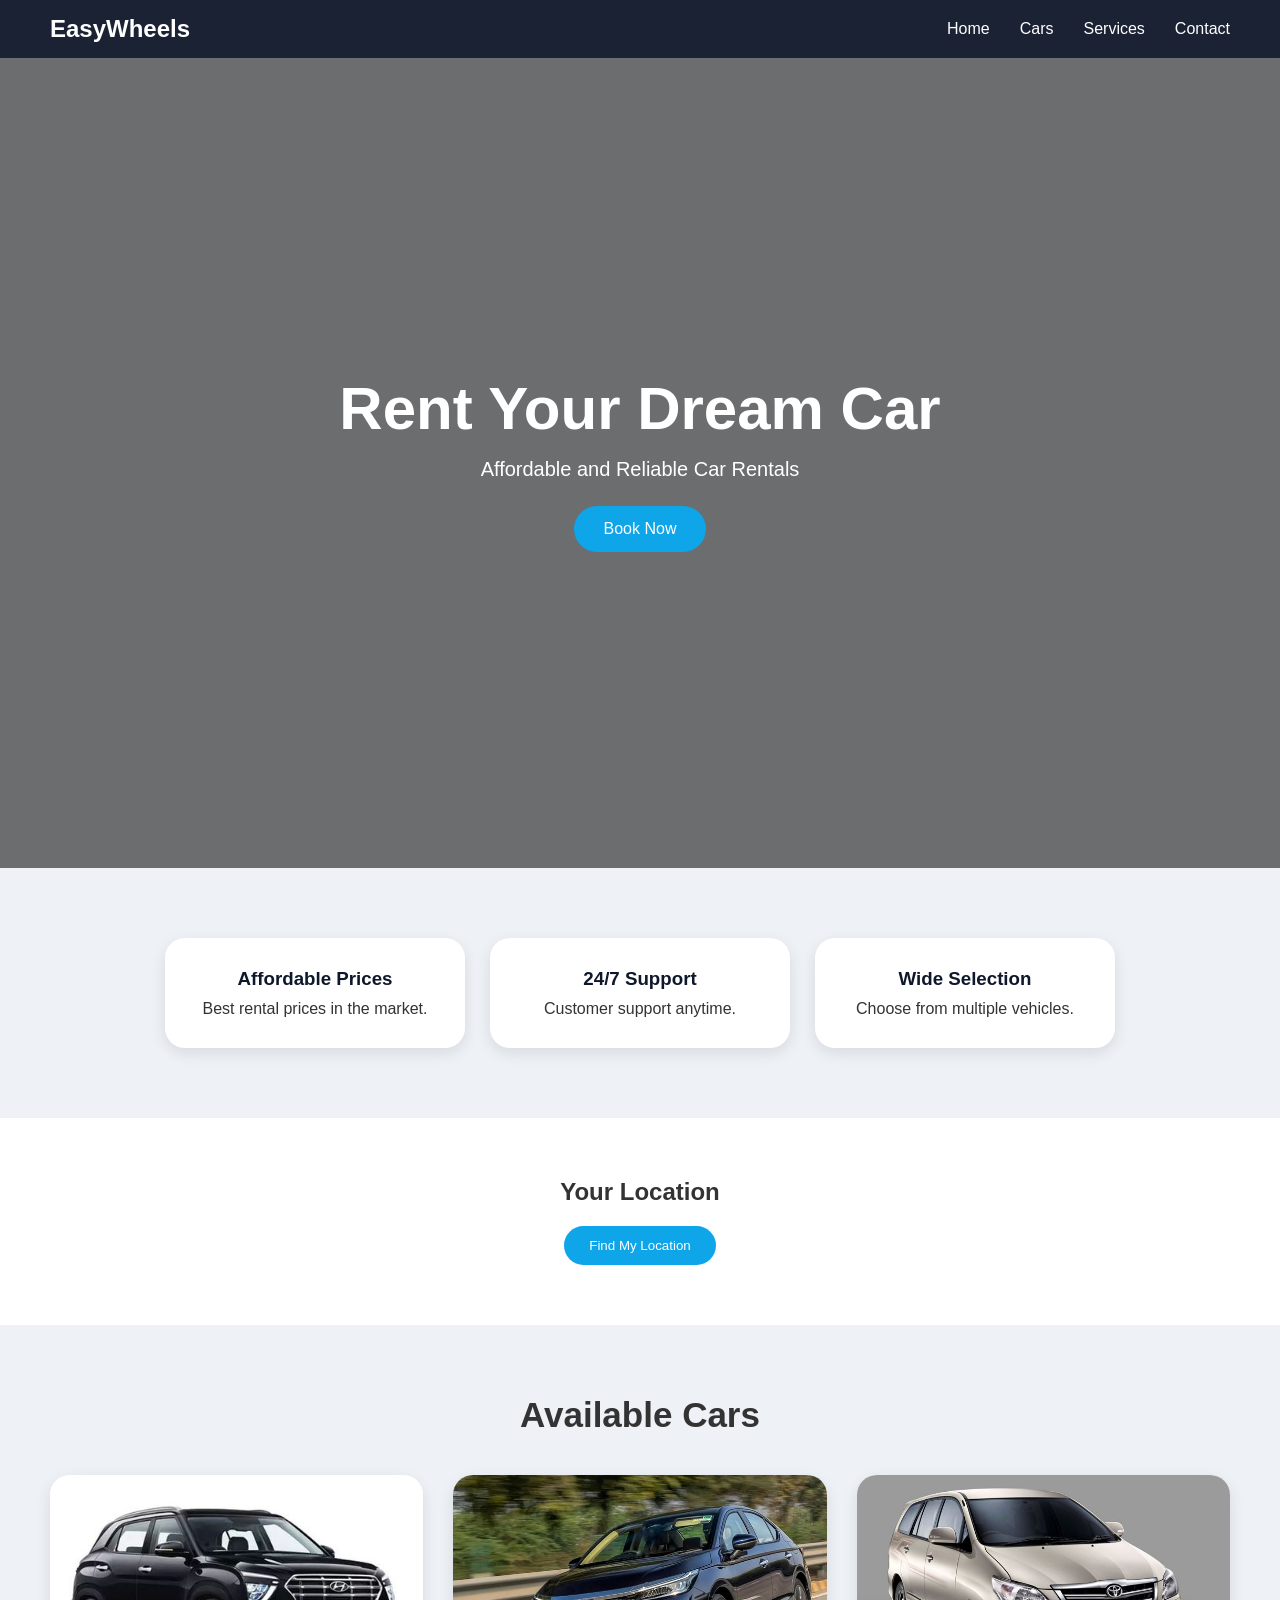
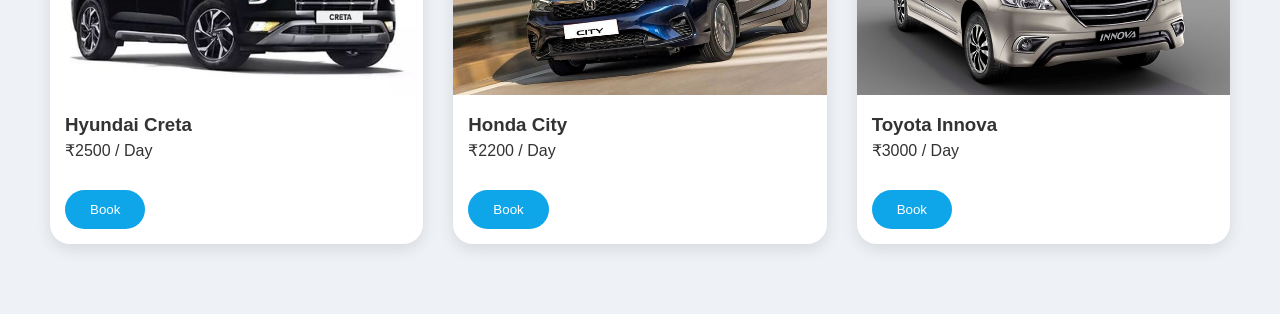
==== index.html @ 17054a14 "Initial EasyWheels website" ====
<!DOCTYPE html>
<html lang="en">
<head>
<meta charset="UTF-8">
<meta name="viewport" content="width=device-width, initial-scale=1.0">
<title>EasyWheels Car Rental</title>
<link rel="stylesheet" href="style.css">
</head>

<body>

<nav>
<h2>EasyWheels</h2>
<ul>
<li><a href="#home">Home</a></li>
<li><a href="#cars">Cars</a></li>
<li><a href="#services">Services</a></li>
<li><a href="#contact">Contact</a></li>
</ul>
</nav>

<section id="home" class="hero">
<div class="hero-content">
<h1>Rent Your Dream Car</h1>
<p>Affordable and Reliable Car Rentals</p>
<button onclick="openModal()">Book Now</button>
</div>
</section>

<section id="services" class="features">

<div class="card">
<h3>Affordable Prices</h3>
<p>Best rental prices in the market.</p>
</div>

<div class="card">
<h3>24/7 Support</h3>
<p>Customer support anytime.</p>
</div>

<div class="card">
<h3>Wide Selection</h3>
<p>Choose from multiple vehicles.</p>
</div>

</section>

<section id="contact" class="location">
<h2>Your Location</h2>
<button class="btn" onclick="getLocation()">Find My Location</button>
<p id="loc"></p>
</section>

<section id="cars" class="cars">

<h2>Available Cars</h2>

<div class="grid-container">

<div class="car">
<img src="images/creta.jpg" alt="Hyundai Creta">
<h3>Hyundai Creta</h3>
<p>₹2500 / Day</p>
<button class="btn" onclick="saveCar('Hyundai Creta')">Book</button>
</div>

<div class="car">
<img src="images/city.jpg" alt="Honda City">
<h3>Honda City</h3>
<p>₹2200 / Day</p>
<button class="btn" onclick="saveCar('Honda City')">Book</button>
</div>

<div class="car">
<img src="images/innova.jpg" alt="Toyota Innova">
<h3>Toyota Innova</h3>
<p>₹3000 / Day</p>
<button class="btn" onclick="saveCar('Toyota Innova')">Book</button>
</div>

</section>

<div id="myModal" class="modal">
<div class="modal-content">
<span class="close" onclick="closeModal()">&times;</span>
<h2>Booking Successful</h2>
<p>Your booking request has been submitted.</p>
</div>
</div>

<script>

function openModal(){
document.getElementById("myModal").style.display="block";
}

function closeModal(){
document.getElementById("myModal").style.display="none";
}

window.onclick = function(event){
const modal = document.getElementById("myModal");
if(event.target == modal){
modal.style.display = "none";
}
}

function getLocation(){

if(navigator.geolocation){

navigator.geolocation.getCurrentPosition(function(position){

document.getElementById("loc").innerHTML =
"Latitude: " + position.coords.latitude +
"<br>Longitude: " + position.coords.longitude;

});

}else{

document.getElementById("loc").innerHTML =
"Geolocation is not supported by this browser.";

}

}

function saveCar(car){

localStorage.setItem("BookedCar", car);

alert(car + " has been saved to Local Storage");

}

</script>

</body>
</html>
---- style.css ----
*{
margin:0;
padding:0;
box-sizing:border-box;
font-family:'Segoe UI',sans-serif;
}

html{
scroll-behavior:smooth;
}

body{
background:#eef2f7;
color:#333;
}

/* Navbar */

nav{
display:flex;
justify-content:space-between;
align-items:center;
padding:15px 50px;
background:rgba(15,23,42,0.95);
backdrop-filter:blur(10px);
position:sticky;
top:0;
z-index:1000;
}

nav h2{
color:white;
}

nav ul{
display:flex;
list-style:none;
gap:30px;
}

nav ul li a{
text-decoration:none;
color:white;
font-weight:500;
transition:0.3s;
}

nav ul li a:hover{
color:#38bdf8;
}

/* Hero */

.hero{
height:90vh;
background:linear-gradient(rgba(0,0,0,0.55),rgba(0,0,0,0.55)),
url('https://images.unsplash.com/photo-1503376780353-7e6692767b70');
background-size:cover;
background-position:center;
display:flex;
justify-content:center;
align-items:center;
text-align:center;
color:white;
}

.hero-content h1{
font-size:60px;
margin-bottom:15px;
}

.hero-content p{
font-size:20px;
margin-bottom:25px;
}

.hero-content button{
padding:14px 30px;
border:none;
border-radius:30px;
background:#0ea5e9;
color:white;
font-size:16px;
cursor:pointer;
transition:0.3s;
}

.hero-content button:hover{
transform:translateY(-3px);
background:#0284c7;
}

/* Services */

.features{
display:flex;
justify-content:center;
gap:25px;
padding:70px 40px;
flex-wrap:wrap;
}

.card{
background:white;
width:300px;
padding:30px;
border-radius:20px;
text-align:center;
box-shadow:0 5px 15px rgba(0,0,0,0.1);
transition:0.3s;
}

.card:hover{
transform:translateY(-10px);
}

.card h3{
margin-bottom:10px;
color:#0f172a;
}

/* Location */

.location{
padding:60px;
text-align:center;
background:white;
}

.location h2{
margin-bottom:20px;
}

.btn{
padding:12px 25px;
background:#0ea5e9;
border:none;
border-radius:25px;
color:white;
cursor:pointer;
transition:0.3s;
}

.btn:hover{
background:#0284c7;
}

/* Cars */

.cars{
padding:70px 50px;
}

.cars h2{
text-align:center;
margin-bottom:40px;
font-size:35px;
}

.grid-container{
display:grid;
grid-template-columns:repeat(auto-fit,minmax(280px,1fr));
gap:30px;
}

.car{
background:white;
border-radius:20px;
overflow:hidden;
box-shadow:0 5px 15px rgba(0,0,0,0.1);
transition:0.3s;
}

.car:hover{
transform:scale(1.03);
}

.car img{
width:100%;
height:220px;
object-fit:cover;
}

.car h3{
padding:15px 15px 5px;
}

.car p{
padding:0 15px 15px;
}

.car button{
margin:15px;
}

/* Modal */

.modal{
display:none;
position:fixed;
top:0;
left:0;
width:100%;
height:100%;
background:rgba(0,0,0,0.6);
}

.modal-content{
background:white;
width:400px;
padding:30px;
margin:10% auto;
border-radius:20px;
text-align:center;
}

.close{
float:right;
font-size:28px;
cursor:pointer;
}

/* Footer */

footer{
background:#0f172a;
color:white;
text-align:center;
padding:20px;
margin-top:40px;
}

/* Mobile */

@media(max-width:768px){

nav{
flex-direction:column;
gap:15px;
}

.hero-content h1{
font-size:40px;
}

.hero-content p{
font-size:16px;
}

.features{
padding:40px 20px;
}

.location{
padding:40px 20px;
}

.cars{
padding:40px 20px;
}

.modal-content{
width:90%;
}

}
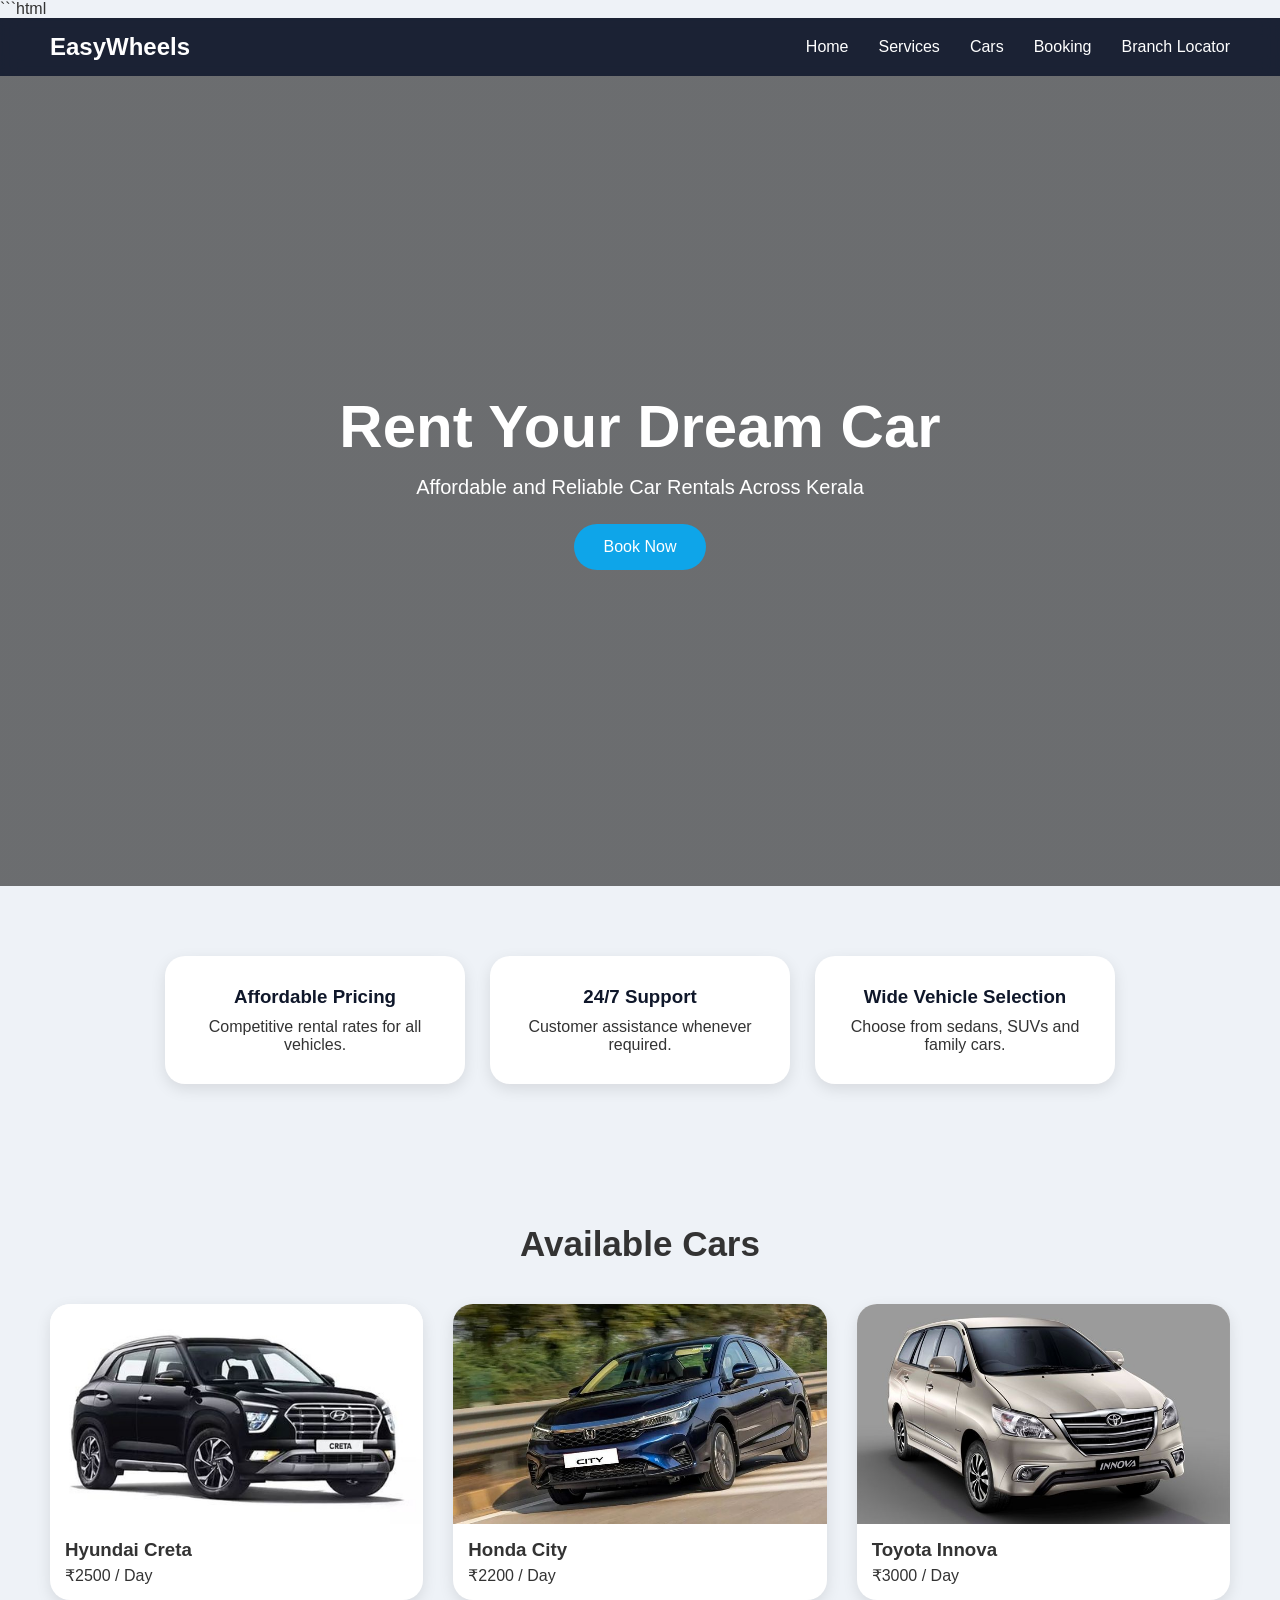
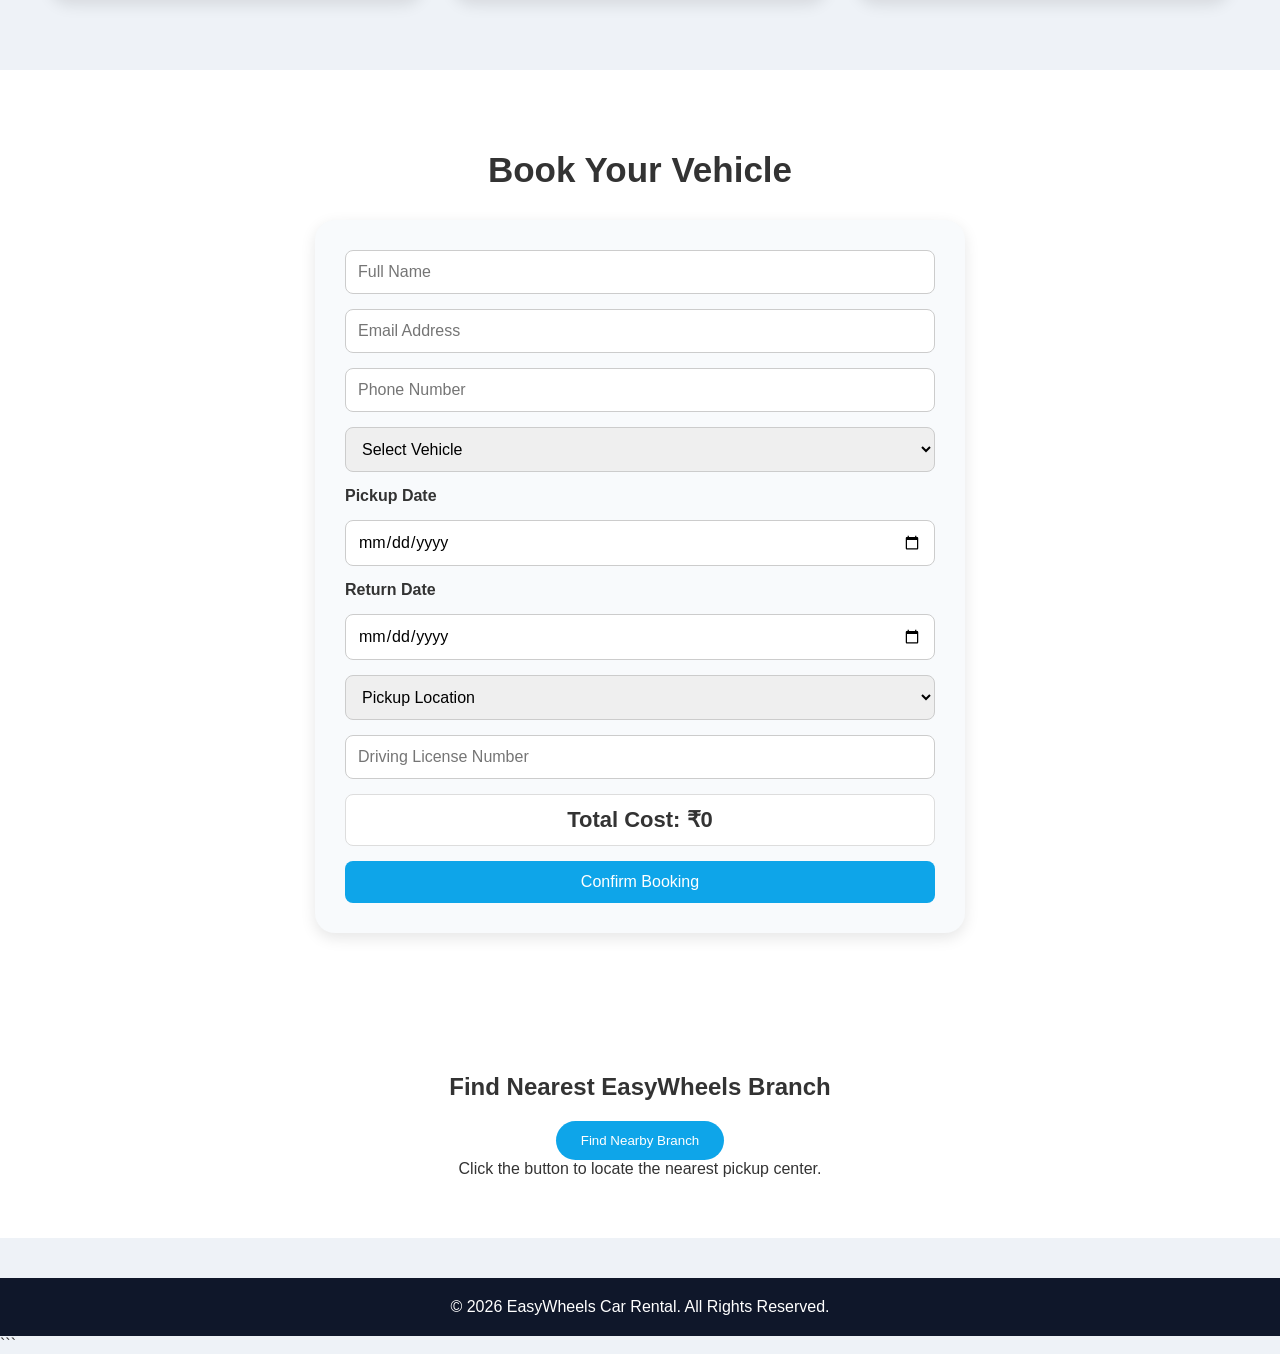
==== commit 0f373d86: "EasyWheels CIA-1B Project" ====
--- a/index.html
+++ b/index.html
@@ -1,3 +1,4 @@
+```html
 <!DOCTYPE html>
 <html lang="en">
 <head>
@@ -13,43 +14,40 @@
 <h2>EasyWheels</h2>
 <ul>
 <li><a href="#home">Home</a></li>
+<li><a href="#services">Services</a></li>
 <li><a href="#cars">Cars</a></li>
-<li><a href="#services">Services</a></li>
-<li><a href="#contact">Contact</a></li>
+<li><a href="#booking">Booking</a></li>
+<li><a href="#contact">Branch Locator</a></li>
 </ul>
 </nav>
 
 <section id="home" class="hero">
 <div class="hero-content">
 <h1>Rent Your Dream Car</h1>
-<p>Affordable and Reliable Car Rentals</p>
-<button onclick="openModal()">Book Now</button>
+<p>Affordable and Reliable Car Rentals Across Kerala</p>
+<a href="#booking">
+<button>Book Now</button>
+</a>
 </div>
 </section>
 
 <section id="services" class="features">
 
 <div class="card">
-<h3>Affordable Prices</h3>
-<p>Best rental prices in the market.</p>
+<h3>Affordable Pricing</h3>
+<p>Competitive rental rates for all vehicles.</p>
 </div>
 
 <div class="card">
 <h3>24/7 Support</h3>
-<p>Customer support anytime.</p>
+<p>Customer assistance whenever required.</p>
 </div>
 
 <div class="card">
-<h3>Wide Selection</h3>
-<p>Choose from multiple vehicles.</p>
-</div>
-
-</section>
-
-<section id="contact" class="location">
-<h2>Your Location</h2>
-<button class="btn" onclick="getLocation()">Find My Location</button>
-<p id="loc"></p>
+<h3>Wide Vehicle Selection</h3>
+<p>Choose from sedans, SUVs and family cars.</p>
+</div>
+
 </section>
 
 <section id="cars" class="cars">
@@ -62,31 +60,126 @@
 <img src="images/creta.jpg" alt="Hyundai Creta">
 <h3>Hyundai Creta</h3>
 <p>₹2500 / Day</p>
-<button class="btn" onclick="saveCar('Hyundai Creta')">Book</button>
 </div>
 
 <div class="car">
 <img src="images/city.jpg" alt="Honda City">
 <h3>Honda City</h3>
 <p>₹2200 / Day</p>
-<button class="btn" onclick="saveCar('Honda City')">Book</button>
 </div>
 
 <div class="car">
 <img src="images/innova.jpg" alt="Toyota Innova">
 <h3>Toyota Innova</h3>
 <p>₹3000 / Day</p>
-<button class="btn" onclick="saveCar('Toyota Innova')">Book</button>
-</div>
-
-</section>
+</div>
+
+</div>
+
+</section>
+
+<section id="booking" class="booking">
+
+<h2>Book Your Vehicle</h2>
+
+<form id="bookingForm">
+
+<input
+type="text"
+id="name"
+placeholder="Full Name"
+required>
+
+<input
+type="email"
+id="email"
+placeholder="Email Address"
+required>
+
+<input
+type="tel"
+id="phone"
+placeholder="Phone Number"
+required>
+
+<select id="carSelect" required>
+<option value="">Select Vehicle</option>
+<option value="2500">Hyundai Creta - ₹2500/day</option>
+<option value="2200">Honda City - ₹2200/day</option>
+<option value="3000">Toyota Innova - ₹3000/day</option>
+</select>
+
+<label>Pickup Date</label>
+<input
+type="date"
+id="pickupDate"
+required>
+
+<label>Return Date</label>
+<input
+type="date"
+id="returnDate"
+required>
+
+<select id="location" required>
+<option value="">Pickup Location</option>
+<option>Kochi</option>
+<option>Trivandrum</option>
+<option>Calicut</option>
+<option>Munnar</option>
+<option>Alappuzha</option>
+</select>
+
+<input
+type="text"
+id="license"
+placeholder="Driving License Number"
+required>
+
+<div id="totalPrice">
+Total Cost: ₹0
+</div>
+
+<button type="submit">
+Confirm Booking
+</button>
+
+</form>
+
+</section>
+
+<section id="contact" class="location">
+
+<h2>Find Nearest EasyWheels Branch</h2>
+
+<button class="btn" onclick="getLocation()">
+Find Nearby Branch
+</button>
+
+<div id="loc">
+Click the button to locate the nearest pickup center.
+</div>
+
+</section>
+
+<footer>
+<p>© 2026 EasyWheels Car Rental. All Rights Reserved.</p>
+</footer>
 
 <div id="myModal" class="modal">
+
 <div class="modal-content">
-<span class="close" onclick="closeModal()">&times;</span>
+
+<span class="close" onclick="closeModal()">
+&times;
+</span>
+
 <h2>Booking Successful</h2>
-<p>Your booking request has been submitted.</p>
-</div>
+
+<p>Your booking request has been submitted successfully.</p>
+
+</div>
+
 </div>
 
 <script>
@@ -99,12 +192,92 @@
 document.getElementById("myModal").style.display="none";
 }
 
-window.onclick = function(event){
-const modal = document.getElementById("myModal");
-if(event.target == modal){
-modal.style.display = "none";
-}
-}
+window.onclick=function(event){
+
+let modal=document.getElementById("myModal");
+
+if(event.target==modal){
+modal.style.display="none";
+}
+
+};
+
+const carSelect=document.getElementById("carSelect");
+const pickupDate=document.getElementById("pickupDate");
+const returnDate=document.getElementById("returnDate");
+const totalPrice=document.getElementById("totalPrice");
+
+function calculatePrice(){
+
+let rate=parseInt(carSelect.value);
+
+if(!rate || !pickupDate.value || !returnDate.value){
+totalPrice.innerHTML="Total Cost: ₹0";
+return;
+}
+
+let start=new Date(pickupDate.value);
+let end=new Date(returnDate.value);
+
+let days=Math.ceil((end-start)/(1000*60*60*24));
+
+if(days>0){
+totalPrice.innerHTML=
+"Total Cost: ₹" + (days * rate);
+}
+
+}
+
+carSelect.addEventListener("change",calculatePrice);
+pickupDate.addEventListener("change",calculatePrice);
+returnDate.addEventListener("change",calculatePrice);
+
+document.getElementById("bookingForm")
+.addEventListener("submit",function(e){
+
+e.preventDefault();
+
+let name=document.getElementById("name").value.trim();
+let phone=document.getElementById("phone").value.trim();
+let car=document.getElementById("carSelect").value;
+let location=document.getElementById("location").value;
+
+if(name.length<3){
+alert("Name must contain at least 3 characters");
+return;
+}
+
+if(phone.length<10){
+alert("Enter a valid phone number");
+return;
+}
+
+if(car===""){
+alert("Please select a vehicle");
+return;
+}
+
+if(location===""){
+alert("Please select a pickup location");
+return;
+}
+
+if(new Date(returnDate.value)<=new Date(pickupDate.value)){
+alert("Return date must be after pickup date");
+return;
+}
+
+localStorage.setItem("customerName",name);
+localStorage.setItem("selectedCar",car);
+localStorage.setItem("pickupLocation",location);
+
+openModal();
+
+this.reset();
+
+totalPrice.innerHTML="Total Cost: ₹0";
+
+});
 
 function getLocation(){
 
@@ -112,13 +285,32 @@
 
 navigator.geolocation.getCurrentPosition(function(position){
 
+let lat = position.coords.latitude;
+let lon = position.coords.longitude;
+
+if(lat > 12 && lon > 77){
+
 document.getElementById("loc").innerHTML =
-"Latitude: " + position.coords.latitude +
-"<br>Longitude: " + position.coords.longitude;
+"<h3>Nearest EasyWheels Branch</h3>" +
+"<p><strong>Bangalore Partner Branch</strong></p>" +
+"<p>Outside Kerala Service Area</p>";
+
+return;
+}
+
+document.getElementById("loc").innerHTML =
+"<h3>Nearest EasyWheels Branch</h3>" +
+"<p><strong>Kochi</strong></p>" +
+"<p>Main Kerala Pickup Hub</p>";
 
 });
 
-}else{
+}
+
+}
+
+}
+else{
 
 document.getElementById("loc").innerHTML =
 "Geolocation is not supported by this browser.";
@@ -127,15 +319,8 @@
 
 }
 
-function saveCar(car){
-
-localStorage.setItem("BookedCar", car);
-
-alert(car + " has been saved to Local Storage");
-
-}
-
 </script>
 
 </body>
-</html>+</html>
+```
--- a/style.css
+++ b/style.css
@@ -1,3 +1,4 @@
+
 *{
 margin:0;
 padding:0;
@@ -119,6 +120,113 @@
 color:#0f172a;
 }
 
+/* Cars */
+
+.cars{
+padding:70px 50px;
+}
+
+.cars h2{
+text-align:center;
+margin-bottom:40px;
+font-size:35px;
+}
+
+.grid-container{
+display:grid;
+grid-template-columns:repeat(auto-fit,minmax(280px,1fr));
+gap:30px;
+}
+
+.car{
+background:white;
+border-radius:20px;
+overflow:hidden;
+box-shadow:0 5px 15px rgba(0,0,0,0.1);
+transition:0.3s;
+}
+
+.car:hover{
+transform:scale(1.03);
+}
+
+.car img{
+width:100%;
+height:220px;
+object-fit:cover;
+}
+
+.car h3{
+padding:15px 15px 5px;
+}
+
+.car p{
+padding:0 15px 15px;
+}
+
+/* Booking Section */
+
+.booking{
+padding:80px 20px;
+background:white;
+}
+
+.booking h2{
+text-align:center;
+margin-bottom:30px;
+font-size:35px;
+}
+
+.booking form{
+max-width:650px;
+margin:auto;
+display:flex;
+flex-direction:column;
+gap:15px;
+background:#f8fafc;
+padding:30px;
+border-radius:20px;
+box-shadow:0 5px 15px rgba(0,0,0,0.1);
+}
+
+.booking input,
+.booking select{
+padding:12px;
+border:1px solid #ccc;
+border-radius:8px;
+font-size:16px;
+}
+
+.booking label{
+font-weight:600;
+text-align:left;
+}
+
+.booking button{
+padding:12px;
+background:#0ea5e9;
+border:none;
+border-radius:8px;
+color:white;
+font-size:16px;
+cursor:pointer;
+transition:0.3s;
+}
+
+.booking button:hover{
+background:#0284c7;
+}
+
+#totalPrice{
+text-align:center;
+font-size:22px;
+font-weight:bold;
+padding:12px;
+background:white;
+border:1px solid #ddd;
+border-radius:8px;
+}
+
 /* Location */
 
 .location{
@@ -143,54 +251,6 @@
 
 .btn:hover{
 background:#0284c7;
-}
-
-/* Cars */
-
-.cars{
-padding:70px 50px;
-}
-
-.cars h2{
-text-align:center;
-margin-bottom:40px;
-font-size:35px;
-}
-
-.grid-container{
-display:grid;
-grid-template-columns:repeat(auto-fit,minmax(280px,1fr));
-gap:30px;
-}
-
-.car{
-background:white;
-border-radius:20px;
-overflow:hidden;
-box-shadow:0 5px 15px rgba(0,0,0,0.1);
-transition:0.3s;
-}
-
-.car:hover{
-transform:scale(1.03);
-}
-
-.car img{
-width:100%;
-height:220px;
-object-fit:cover;
-}
-
-.car h3{
-padding:15px 15px 5px;
-}
-
-.car p{
-padding:0 15px 15px;
-}
-
-.car button{
-margin:15px;
 }
 
 /* Modal */
@@ -239,6 +299,11 @@
 gap:15px;
 }
 
+nav ul{
+flex-wrap:wrap;
+justify-content:center;
+}
+
 .hero-content h1{
 font-size:40px;
 }
@@ -259,8 +324,28 @@
 padding:40px 20px;
 }
 
+.booking{
+padding:40px 20px;
+}
+
 .modal-content{
 width:90%;
 }
-
-}+#loc{
+margin-top:20px;
+padding:20px;
+background:#f8fafc;
+border-radius:12px;
+max-width:450px;
+margin-left:auto;
+margin-right:auto;
+box-shadow:0 3px 10px rgba(0,0,0,0.1);
+}
+
+#loc h3{
+color:#0ea5e9;
+margin-bottom:10px;
+}
+
+}
+```
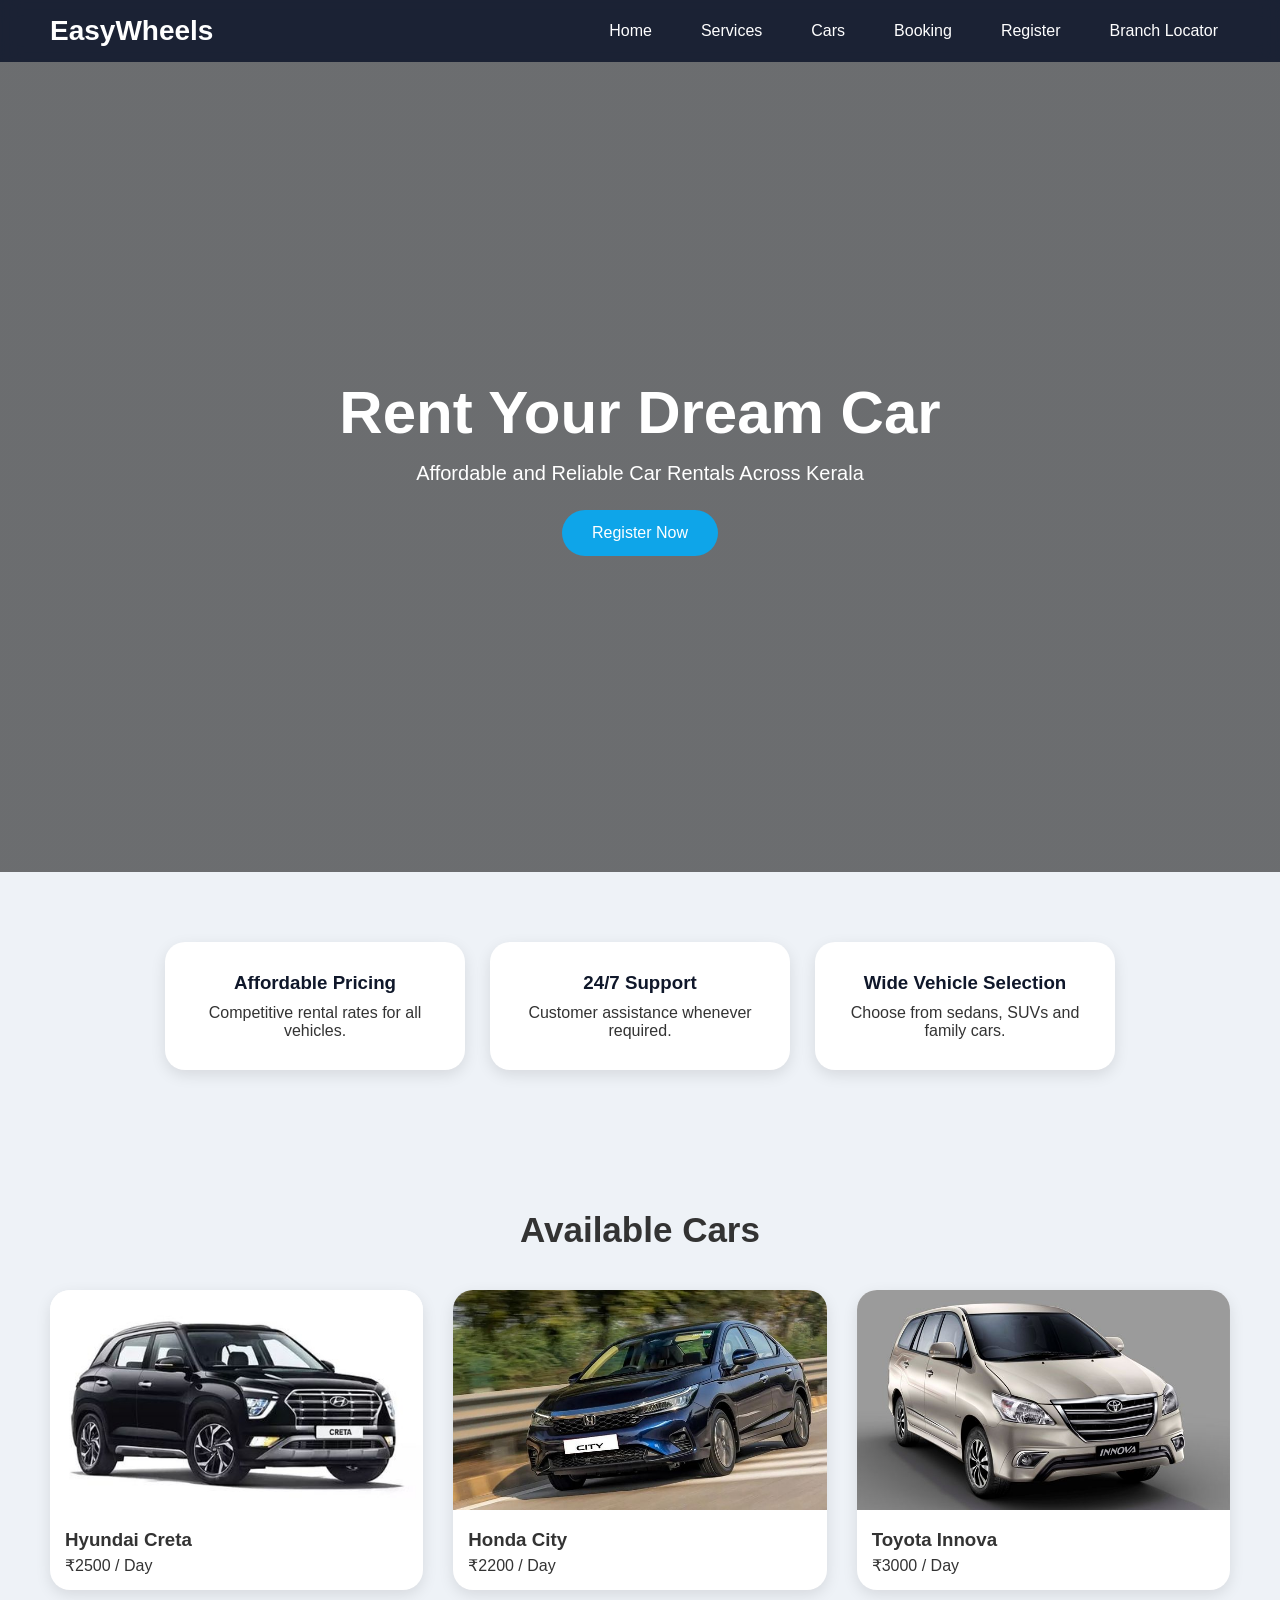
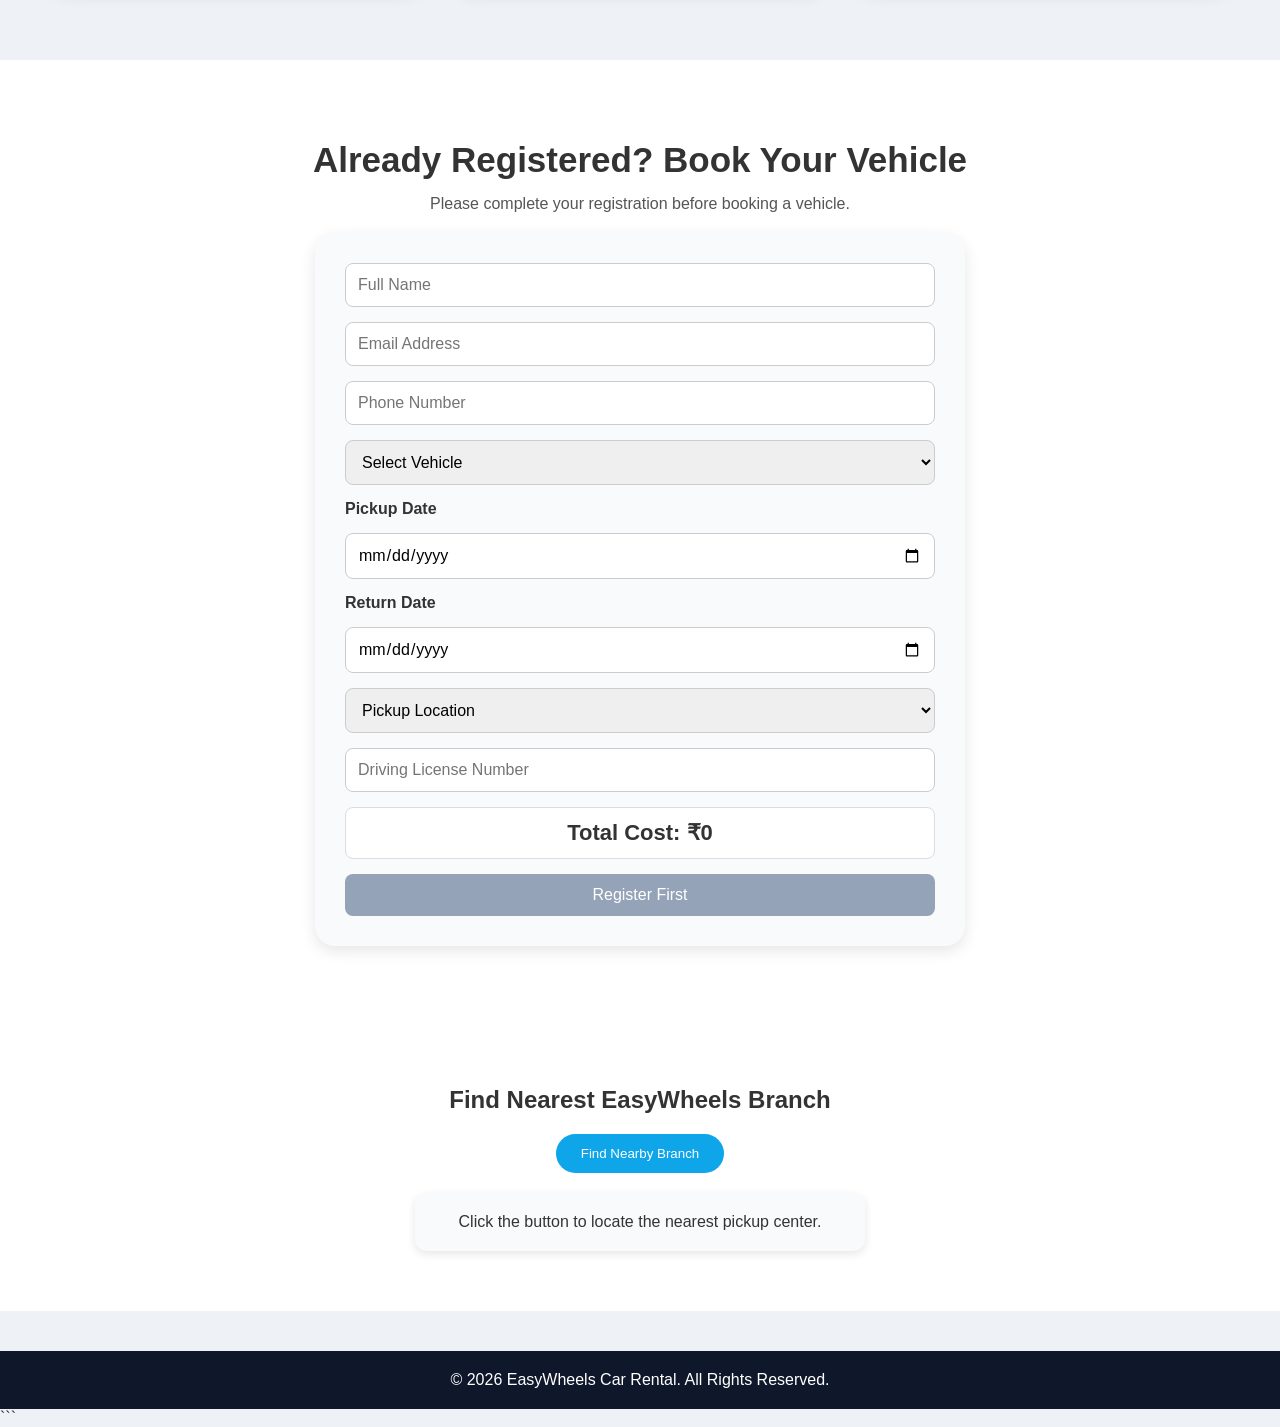
==== commit b1f7001c: "EasyWheels project" ====
--- a/index.html
+++ b/index.html
@@ -1,4 +1,4 @@
-```html
+
 <!DOCTYPE html>
 <html lang="en">
 <head>
@@ -17,6 +17,7 @@
 <li><a href="#services">Services</a></li>
 <li><a href="#cars">Cars</a></li>
 <li><a href="#booking">Booking</a></li>
+<li><a href="registration.html">Register</a></li>
 <li><a href="#contact">Branch Locator</a></li>
 </ul>
 </nav>
@@ -25,8 +26,8 @@
 <div class="hero-content">
 <h1>Rent Your Dream Car</h1>
 <p>Affordable and Reliable Car Rentals Across Kerala</p>
-<a href="#booking">
-<button>Book Now</button>
+<a href="registration.html">
+<button>Register Now</button>
 </a>
 </div>
 </section>
@@ -80,7 +81,11 @@
 
 <section id="booking" class="booking">
 
-<h2>Book Your Vehicle</h2>
+<h2>Already Registered? Book Your Vehicle</h2>
+
+<p style="text-align:center; margin-bottom:20px; color:#555;">
+Please complete your registration before booking a vehicle.
+</p>
 
 <form id="bookingForm">
 
@@ -140,7 +145,9 @@
 Total Cost: ₹0
 </div>
 
-<button type="submit">
+<button
+type="submit"
+id="bookingBtn">
 Confirm Booking
 </button>
 
@@ -206,6 +213,21 @@
 const pickupDate=document.getElementById("pickupDate");
 const returnDate=document.getElementById("returnDate");
 const totalPrice=document.getElementById("totalPrice");
+const bookingBtn=document.getElementById("bookingBtn");
+
+if(localStorage.getItem("isRegistered")!="true"){
+
+bookingBtn.innerHTML="Register First";
+
+bookingBtn.onclick=()=>{
+
+window.location.href="registration.html";
+
+};
+
+bookingBtn.style.background="#94a3b8";
+
+}
 
 function calculatePrice(){
 
@@ -221,7 +243,7 @@
 
 let days=Math.ceil((end-start)/(1000*60*60*24));
 
-if(days>0){
+if(days>0){ 
 totalPrice.innerHTML=
 "Total Cost: ₹" + (days * rate);
 }
@@ -233,9 +255,19 @@
 returnDate.addEventListener("change",calculatePrice);
 
 document.getElementById("bookingForm")
-.addEventListener("submit",function(e){
+.addEventListener("submit",(e)=>{
 
 e.preventDefault();
+
+if(localStorage.getItem("isRegistered")!="true"){
+
+alert("Please register before booking.");
+
+window.location.href="registration.html";
+
+return;
+
+}
 
 let name=document.getElementById("name").value.trim();
 let phone=document.getElementById("phone").value.trim();
@@ -286,28 +318,32 @@
 navigator.geolocation.getCurrentPosition(function(position){
 
 let lat = position.coords.latitude;
-let lon = position.coords.longitude;
-
-if(lat > 12 && lon > 77){
+
+let branch = "";
+let distance = "";
+
+if(lat < 10.1){
+branch = "Trivandrum";
+distance = "4.2 km";
+}
+else if(lat < 10.8){
+branch = "Kochi";
+distance = "3.5 km";
+}
+else{
+branch = "Calicut";
+distance = "5.1 km";
+}
 
 document.getElementById("loc").innerHTML =
 "<h3>Nearest EasyWheels Branch</h3>" +
-"<p><strong>Bangalore Partner Branch</strong></p>" +
-"<p>Outside Kerala Service Area</p>";
-
-return;
-}
-
-document.getElementById("loc").innerHTML =
-"<h3>Nearest EasyWheels Branch</h3>" +
-"<p><strong>Kochi</strong></p>" +
-"<p>Main Kerala Pickup Hub</p>";
+"<p><strong>" + branch + "</strong></p>" +
+"<p>Approx. Distance: " + distance + "</p>" +
+"<p>Pickup location automatically selected.</p>";
+
+document.getElementById("location").value = branch;
 
 });
-
-}
-
-}
 
 }
 else{
--- a/style.css
+++ b/style.css
@@ -1,4 +1,3 @@
-
 *{
 margin:0;
 padding:0;
@@ -14,8 +13,6 @@
 background:#eef2f7;
 color:#333;
 }
-
-/* Navbar */
 
 nav{
 display:flex;
@@ -31,31 +28,35 @@
 
 nav h2{
 color:white;
+font-size:28px;
 }
 
 nav ul{
 display:flex;
 list-style:none;
-gap:30px;
+gap:25px;
+flex-wrap:wrap;
 }
 
 nav ul li a{
 text-decoration:none;
 color:white;
 font-weight:500;
-transition:0.3s;
+padding:8px 12px;
+border-radius:6px;
+transition:.3s;
 }
 
 nav ul li a:hover{
 color:#38bdf8;
-}
-
-/* Hero */
+background:rgba(255,255,255,.08);
+}
 
 .hero{
 height:90vh;
-background:linear-gradient(rgba(0,0,0,0.55),rgba(0,0,0,0.55)),
-url('https://images.unsplash.com/photo-1503376780353-7e6692767b70');
+background:
+linear-gradient(rgba(0,0,0,.55),rgba(0,0,0,.55)),
+url("https://images.unsplash.com/photo-1503376780353-7e6692767b70");
 background-size:cover;
 background-position:center;
 display:flex;
@@ -83,15 +84,13 @@
 color:white;
 font-size:16px;
 cursor:pointer;
-transition:0.3s;
+transition:.3s;
 }
 
 .hero-content button:hover{
 transform:translateY(-3px);
 background:#0284c7;
 }
-
-/* Services */
 
 .features{
 display:flex;
@@ -107,8 +106,8 @@
 padding:30px;
 border-radius:20px;
 text-align:center;
-box-shadow:0 5px 15px rgba(0,0,0,0.1);
-transition:0.3s;
+box-shadow:0 5px 15px rgba(0,0,0,.1);
+transition:.3s;
 }
 
 .card:hover{
@@ -119,8 +118,6 @@
 margin-bottom:10px;
 color:#0f172a;
 }
-
-/* Cars */
 
 .cars{
 padding:70px 50px;
@@ -142,8 +139,8 @@
 background:white;
 border-radius:20px;
 overflow:hidden;
-box-shadow:0 5px 15px rgba(0,0,0,0.1);
-transition:0.3s;
+box-shadow:0 5px 15px rgba(0,0,0,.1);
+transition:.3s;
 }
 
 .car:hover{
@@ -164,8 +161,6 @@
 padding:0 15px 15px;
 }
 
-/* Booking Section */
-
 .booking{
 padding:80px 20px;
 background:white;
@@ -173,8 +168,14 @@
 
 .booking h2{
 text-align:center;
-margin-bottom:30px;
+margin-bottom:15px;
 font-size:35px;
+}
+
+.booking p{
+text-align:center;
+margin-bottom:25px;
+color:#666;
 }
 
 .booking form{
@@ -186,7 +187,7 @@
 background:#f8fafc;
 padding:30px;
 border-radius:20px;
-box-shadow:0 5px 15px rgba(0,0,0,0.1);
+box-shadow:0 5px 15px rgba(0,0,0,.1);
 }
 
 .booking input,
@@ -199,7 +200,6 @@
 
 .booking label{
 font-weight:600;
-text-align:left;
 }
 
 .booking button{
@@ -210,7 +210,7 @@
 color:white;
 font-size:16px;
 cursor:pointer;
-transition:0.3s;
+transition:.3s;
 }
 
 .booking button:hover{
@@ -227,7 +227,6 @@
 border-radius:8px;
 }
 
-/* Location */
 
 .location{
 padding:60px;
@@ -246,91 +245,13 @@
 border-radius:25px;
 color:white;
 cursor:pointer;
-transition:0.3s;
+transition:.3s;
 }
 
 .btn:hover{
 background:#0284c7;
 }
 
-/* Modal */
-
-.modal{
-display:none;
-position:fixed;
-top:0;
-left:0;
-width:100%;
-height:100%;
-background:rgba(0,0,0,0.6);
-}
-
-.modal-content{
-background:white;
-width:400px;
-padding:30px;
-margin:10% auto;
-border-radius:20px;
-text-align:center;
-}
-
-.close{
-float:right;
-font-size:28px;
-cursor:pointer;
-}
-
-/* Footer */
-
-footer{
-background:#0f172a;
-color:white;
-text-align:center;
-padding:20px;
-margin-top:40px;
-}
-
-/* Mobile */
-
-@media(max-width:768px){
-
-nav{
-flex-direction:column;
-gap:15px;
-}
-
-nav ul{
-flex-wrap:wrap;
-justify-content:center;
-}
-
-.hero-content h1{
-font-size:40px;
-}
-
-.hero-content p{
-font-size:16px;
-}
-
-.features{
-padding:40px 20px;
-}
-
-.location{
-padding:40px 20px;
-}
-
-.cars{
-padding:40px 20px;
-}
-
-.booking{
-padding:40px 20px;
-}
-
-.modal-content{
-width:90%;
-}
 #loc{
 margin-top:20px;
 padding:20px;
@@ -339,7 +260,7 @@
 max-width:450px;
 margin-left:auto;
 margin-right:auto;
-box-shadow:0 3px 10px rgba(0,0,0,0.1);
+box-shadow:0 3px 10px rgba(0,0,0,.1);
 }
 
 #loc h3{
@@ -347,5 +268,277 @@
 margin-bottom:10px;
 }
 
-}
-```
+.modal{
+display:none;
+position:fixed;
+top:0;
+left:0;
+width:100%;
+height:100%;
+background:rgba(0,0,0,.6);
+}
+
+.modal-content{
+background:white;
+width:400px;
+padding:30px;
+margin:10% auto;
+border-radius:20px;
+text-align:center;
+}
+
+.close{
+float:right;
+font-size:28px;
+cursor:pointer;
+}
+
+
+footer{
+background:#0f172a;
+color:white;
+text-align:center;
+padding:20px;
+margin-top:40px;
+}
+
+.registration{
+padding:80px 20px;
+background:white;
+min-height:100vh;
+}
+
+.registration h2{
+text-align:center;
+margin-bottom:10px;
+font-size:35px;
+color:#0f172a;
+}
+
+.registration p{
+text-align:center;
+margin-bottom:30px;
+color:#666;
+}
+
+.registration form{
+max-width:700px;
+margin:auto;
+display:flex;
+flex-direction:column;
+gap:15px;
+background:#f8fafc;
+padding:30px;
+border-radius:20px;
+box-shadow:0 5px 15px rgba(0,0,0,.1);
+}
+
+.registration input,
+.registration select,
+.registration textarea{
+padding:12px;
+border:1px solid #ccc;
+border-radius:8px;
+font-size:16px;
+outline:none;
+transition:.3s;
+}
+
+.registration input:focus,
+.registration select:focus,
+.registration textarea:focus{
+border-color:#0ea5e9;
+box-shadow:0 0 6px rgba(14,165,233,.3);
+}
+
+.registration textarea{
+height:100px;
+resize:none;
+}
+
+.registration label{
+font-weight:600;
+color:#333;
+}
+
+.registration button{
+padding:12px;
+background:#0ea5e9;
+border:none;
+border-radius:8px;
+color:white;
+font-size:16px;
+cursor:pointer;
+transition:.3s;
+}
+
+.registration button:hover{
+background:#0284c7;
+}
+
+input[type=file]{
+background:white;
+padding:10px;
+cursor:pointer;
+}
+
+input[type=file]::file-selector-button{
+background:#0ea5e9;
+color:white;
+border:none;
+padding:10px 16px;
+border-radius:6px;
+cursor:pointer;
+margin-right:15px;
+transition:.3s;
+}
+
+input[type=file]::file-selector-button:hover{
+background:#0284c7;
+}
+#registrationCard{
+max-width:700px;
+margin:40px auto 0;
+}
+
+.user-card{
+background:white;
+padding:25px;
+border-radius:20px;
+box-shadow:0 5px 15px rgba(0,0,0,.1);
+animation:fadeIn .5s ease;
+}
+
+.user-card h3{
+text-align:center;
+margin-bottom:20px;
+color:#0ea5e9;
+}
+
+.user-card p{
+margin:10px 0;
+padding-bottom:10px;
+border-bottom:1px solid #eee;
+text-align:left;
+color:#333;
+}
+
+.user-card p:last-child{
+border:none;
+}
+
+.user-card strong{
+color:#0f172a;
+}
+
+@keyframes fadeIn{
+
+from{
+opacity:0;
+transform:translateY(20px);
+}
+
+to{
+opacity:1;
+transform:translateY(0);
+}
+
+}
+
+@media(max-width:768px){
+
+nav{
+flex-direction:column;
+gap:15px;
+padding:20px;
+}
+
+nav ul{
+justify-content:center;
+gap:12px;
+}
+
+.hero-content h1{
+font-size:40px;
+}
+
+.hero-content p{
+font-size:16px;
+}
+
+.features{
+padding:40px 20px;
+}
+
+.cars{
+padding:40px 20px;
+}
+
+.booking{
+padding:40px 20px;
+}
+
+.registration{
+padding:40px 20px;
+}
+
+.booking form,
+.registration form{
+padding:20px;
+}
+
+.modal-content{
+width:90%;
+}
+
+#loc{
+max-width:100%;
+}
+
+.user-card{
+padding:20px;
+}
+
+}
+
+@media(max-width:500px){
+
+.hero-content h1{
+font-size:32px;
+}
+
+.hero-content p{
+font-size:15px;
+}
+
+.booking h2,
+.registration h2,
+.cars h2{
+font-size:28px;
+}
+
+nav h2{
+font-size:24px;
+}
+
+nav ul{
+flex-direction:column;
+align-items:center;
+}
+
+.hero-content button,
+.booking button,
+.registration button,
+.btn{
+width:100%;
+}
+
+.booking input,
+.booking select,
+.registration input,
+.registration select,
+.registration textarea{
+font-size:15px;
+}
+
+}
